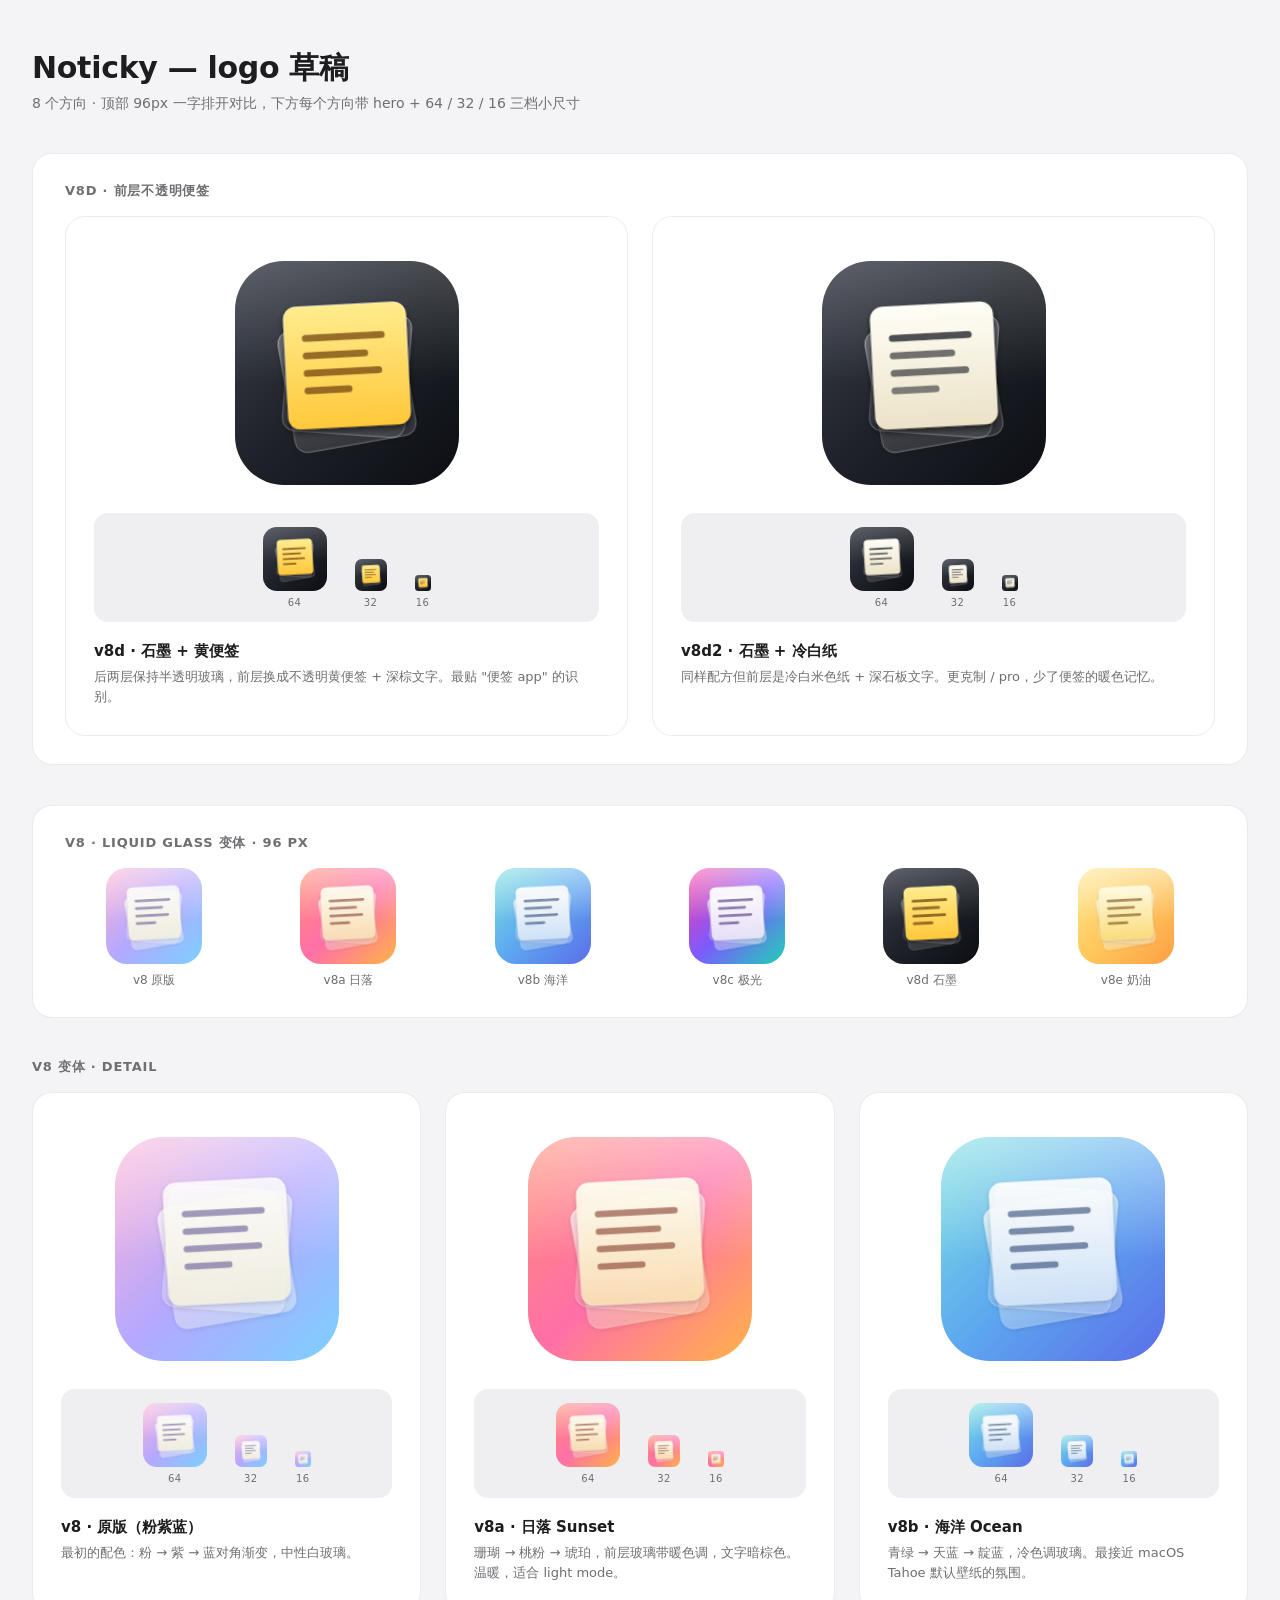
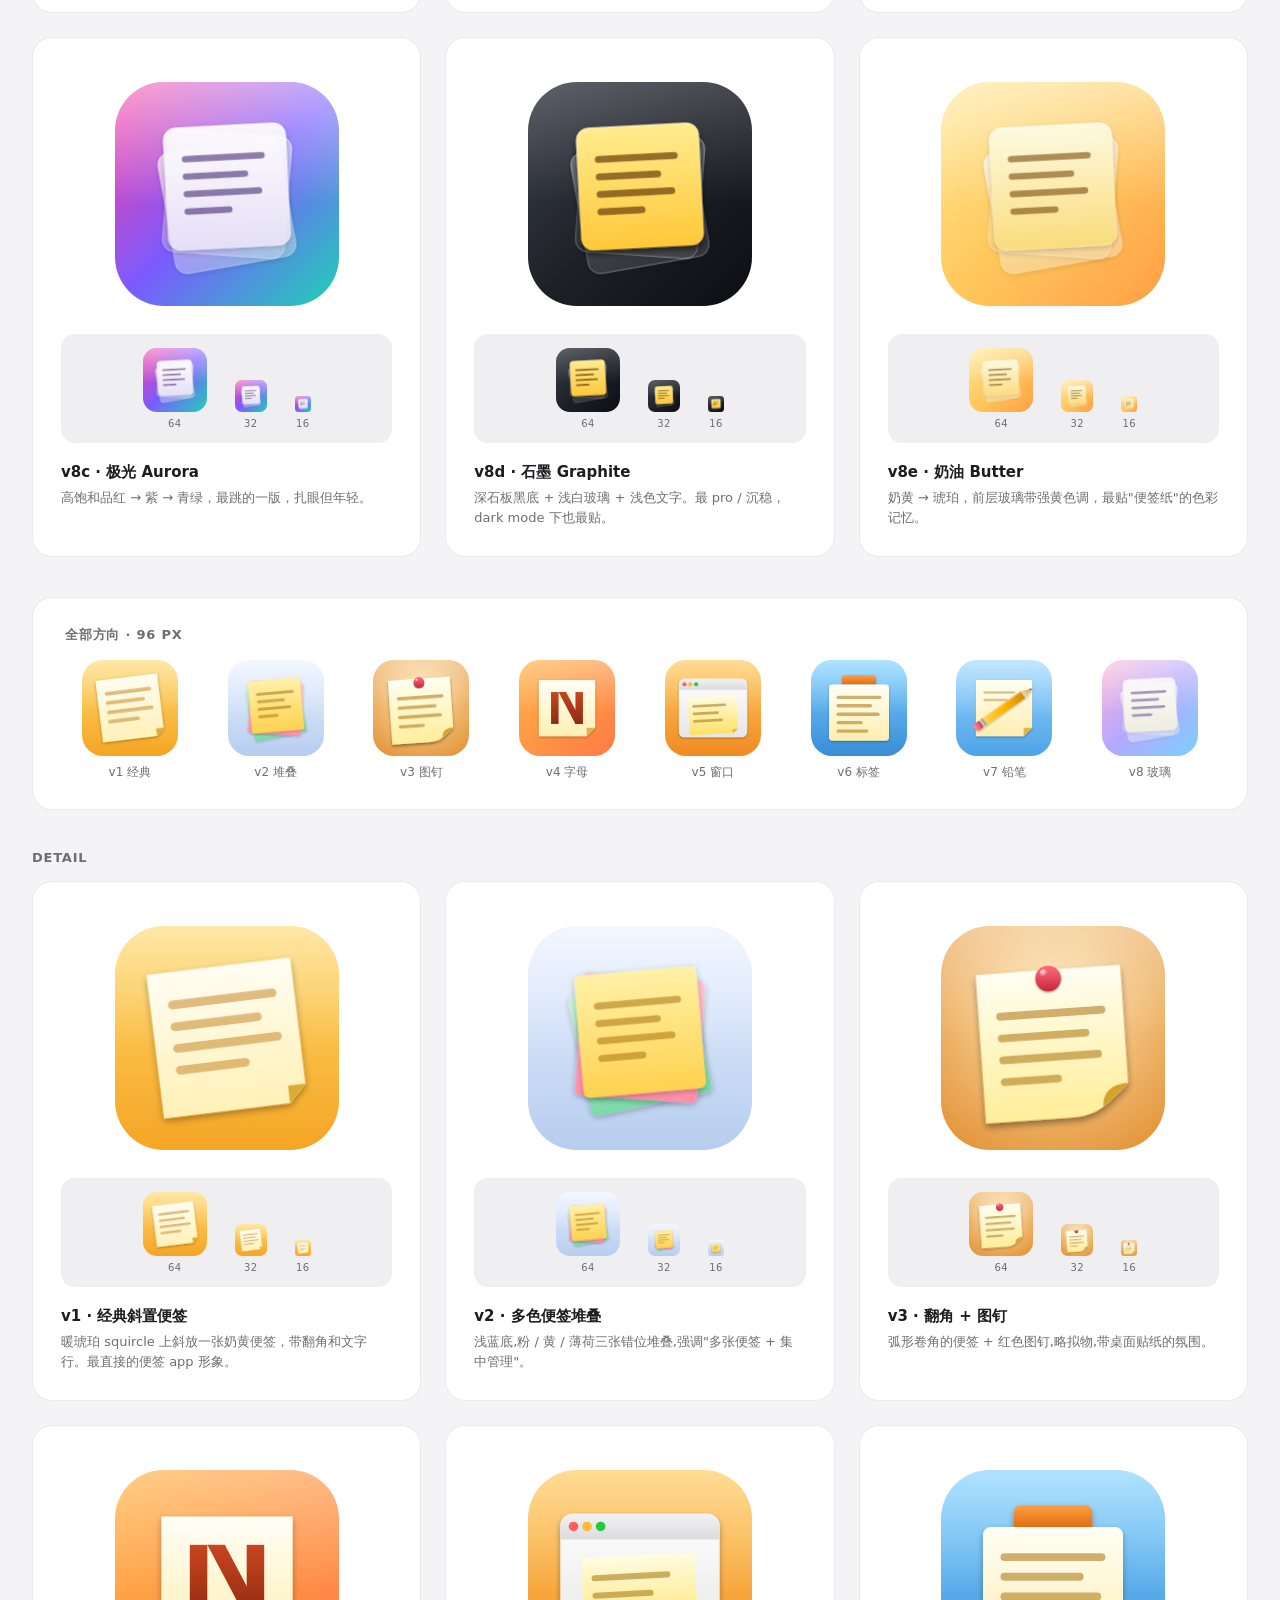
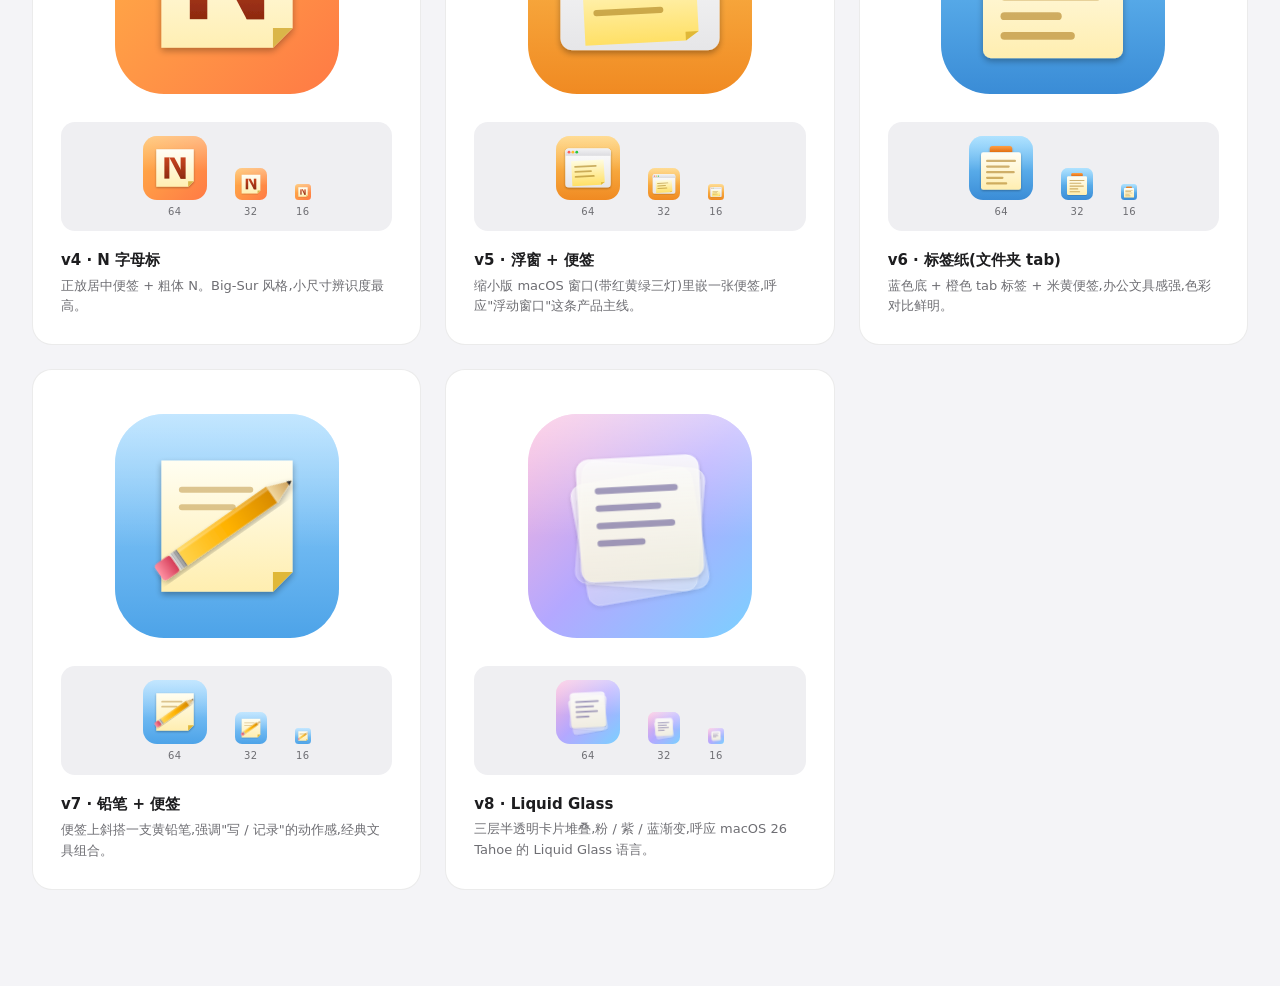
==== design/logos/preview.html @ 823e0aaf "design: archive logo iteration drafts (v1–v8 + v8 variants) 13 SVG sketches and a side-by-side previ" ====
<!doctype html>
<html lang="zh-CN">
<head>
<meta charset="utf-8">
<title>Noticky logo — drafts</title>
<style>
  :root {
    color-scheme: light dark;
    --bg: #f4f4f7;
    --card: #ffffff;
    --text: #1d1d1f;
    --muted: #6e6e73;
    --border: rgba(0,0,0,0.08);
    --chip: #efeff2;
    --chip-dark: #1d1d1f;
  }
  @media (prefers-color-scheme: dark) {
    :root {
      --bg: #1a1a1c;
      --card: #2a2a2d;
      --text: #f5f5f7;
      --muted: #a1a1a6;
      --border: rgba(255,255,255,0.08);
      --chip: #1d1d1f;
      --chip-dark: #f5f5f7;
    }
  }
  * { box-sizing: border-box; }
  body {
    margin: 0;
    padding: 48px 32px 96px;
    font-family: -apple-system, BlinkMacSystemFont, "SF Pro Text", system-ui, sans-serif;
    background: var(--bg);
    color: var(--text);
  }
  .wrap { max-width: 1280px; margin: 0 auto; }

  h1 {
    font-size: 30px;
    font-weight: 600;
    margin: 0 0 6px;
    letter-spacing: -0.01em;
  }
  .sub {
    color: var(--muted);
    margin: 0 0 40px;
    font-size: 14px;
  }
  h2 {
    font-size: 13px;
    font-weight: 600;
    letter-spacing: 0.06em;
    text-transform: uppercase;
    color: var(--muted);
    margin: 0 0 16px;
  }

  /* ===== Lineup: all variants at a single size ===== */
  .lineup {
    background: var(--card);
    border: 1px solid var(--border);
    border-radius: 20px;
    padding: 28px 32px;
    margin-bottom: 40px;
  }
  .lineup-row {
    display: grid;
    grid-template-columns: repeat(8, 1fr);
    gap: 16px;
  }
  @media (max-width: 880px) {
    .lineup-row { grid-template-columns: repeat(4, 1fr); }
  }
  .chip {
    display: flex;
    flex-direction: column;
    align-items: center;
    gap: 8px;
  }
  .chip img { width: 96px; height: 96px; display: block; }
  .chip .name { font-size: 12px; color: var(--muted); font-weight: 500; }

  /* ===== Detail cards ===== */
  .grid {
    display: grid;
    grid-template-columns: repeat(auto-fill, minmax(360px, 1fr));
    gap: 24px;
  }
  .card {
    background: var(--card);
    border: 1px solid var(--border);
    border-radius: 20px;
    padding: 28px;
    display: flex;
    flex-direction: column;
    gap: 20px;
  }
  .hero {
    display: flex;
    justify-content: center;
    padding: 16px 0 8px;
  }
  .hero img { width: 224px; height: 224px; display: block; }

  .sizes {
    display: flex;
    justify-content: center;
    align-items: flex-end;
    gap: 28px;
    padding: 14px 16px;
    background: var(--chip);
    border-radius: 14px;
  }
  .size-block {
    display: flex;
    flex-direction: column;
    align-items: center;
    gap: 6px;
  }
  .size-block img { display: block; }
  .size-block .label-sm {
    font-size: 10px;
    color: var(--muted);
    letter-spacing: 0.04em;
  }
  .s64 { width: 64px; height: 64px; }
  .s32 { width: 32px; height: 32px; }
  .s16 { width: 16px; height: 16px; }

  .meta { display: flex; flex-direction: column; gap: 6px; }
  .meta .name {
    font-size: 15px;
    font-weight: 600;
  }
  .meta .desc {
    margin: 0;
    font-size: 13px;
    line-height: 1.55;
    color: var(--muted);
  }
</style>
</head>
<body>
<div class="wrap">

  <h1>Noticky — logo 草稿</h1>
  <p class="sub">8 个方向 · 顶部 96px 一字排开对比，下方每个方向带 hero + 64 / 32 / 16 三档小尺寸</p>

  <!-- ===== v8d 焦点：前层改为不透明便签 ===== -->
  <section class="lineup">
    <h2>v8d · 前层不透明便签</h2>
    <div class="grid" style="grid-template-columns: 1fr 1fr; gap: 24px;">
      <div class="card" style="background: transparent; border: 1px solid var(--border);">
        <div class="hero"><img src="v8d-graphite.svg"></div>
        <div class="sizes">
          <div class="size-block"><img src="v8d-graphite.svg" class="s64"><span class="label-sm">64</span></div>
          <div class="size-block"><img src="v8d-graphite.svg" class="s32"><span class="label-sm">32</span></div>
          <div class="size-block"><img src="v8d-graphite.svg" class="s16"><span class="label-sm">16</span></div>
        </div>
        <div class="meta">
          <div class="name">v8d · 石墨 + 黄便签</div>
          <p class="desc">后两层保持半透明玻璃，前层换成不透明黄便签 + 深棕文字。最贴 "便签 app" 的识别。</p>
        </div>
      </div>
      <div class="card" style="background: transparent; border: 1px solid var(--border);">
        <div class="hero"><img src="v8d2-graphite-cream.svg"></div>
        <div class="sizes">
          <div class="size-block"><img src="v8d2-graphite-cream.svg" class="s64"><span class="label-sm">64</span></div>
          <div class="size-block"><img src="v8d2-graphite-cream.svg" class="s32"><span class="label-sm">32</span></div>
          <div class="size-block"><img src="v8d2-graphite-cream.svg" class="s16"><span class="label-sm">16</span></div>
        </div>
        <div class="meta">
          <div class="name">v8d2 · 石墨 + 冷白纸</div>
          <p class="desc">同样配方但前层是冷白米色纸 + 深石板文字。更克制 / pro，少了便签的暖色记忆。</p>
        </div>
      </div>
    </div>
  </section>

  <!-- ===== v8 Liquid Glass 变体 ===== -->
  <section class="lineup">
    <h2>v8 · Liquid Glass 变体 · 96 px</h2>
    <div class="lineup-row" style="grid-template-columns: repeat(6, 1fr);">
      <div class="chip"><img src="v8-glass.svg"     alt="v8"><span class="name">v8 原版</span></div>
      <div class="chip"><img src="v8a-sunset.svg"   alt="v8a"><span class="name">v8a 日落</span></div>
      <div class="chip"><img src="v8b-ocean.svg"    alt="v8b"><span class="name">v8b 海洋</span></div>
      <div class="chip"><img src="v8c-aurora.svg"   alt="v8c"><span class="name">v8c 极光</span></div>
      <div class="chip"><img src="v8d-graphite.svg" alt="v8d"><span class="name">v8d 石墨</span></div>
      <div class="chip"><img src="v8e-butter.svg"   alt="v8e"><span class="name">v8e 奶油</span></div>
    </div>
  </section>

  <h2>v8 变体 · Detail</h2>
  <div class="grid" style="margin-bottom: 40px;">

    <div class="card">
      <div class="hero"><img src="v8-glass.svg"></div>
      <div class="sizes">
        <div class="size-block"><img src="v8-glass.svg" class="s64"><span class="label-sm">64</span></div>
        <div class="size-block"><img src="v8-glass.svg" class="s32"><span class="label-sm">32</span></div>
        <div class="size-block"><img src="v8-glass.svg" class="s16"><span class="label-sm">16</span></div>
      </div>
      <div class="meta">
        <div class="name">v8 · 原版（粉紫蓝）</div>
        <p class="desc">最初的配色：粉 → 紫 → 蓝对角渐变，中性白玻璃。</p>
      </div>
    </div>

    <div class="card">
      <div class="hero"><img src="v8a-sunset.svg"></div>
      <div class="sizes">
        <div class="size-block"><img src="v8a-sunset.svg" class="s64"><span class="label-sm">64</span></div>
        <div class="size-block"><img src="v8a-sunset.svg" class="s32"><span class="label-sm">32</span></div>
        <div class="size-block"><img src="v8a-sunset.svg" class="s16"><span class="label-sm">16</span></div>
      </div>
      <div class="meta">
        <div class="name">v8a · 日落 Sunset</div>
        <p class="desc">珊瑚 → 桃粉 → 琥珀，前层玻璃带暖色调，文字暗棕色。温暖，适合 light mode。</p>
      </div>
    </div>

    <div class="card">
      <div class="hero"><img src="v8b-ocean.svg"></div>
      <div class="sizes">
        <div class="size-block"><img src="v8b-ocean.svg" class="s64"><span class="label-sm">64</span></div>
        <div class="size-block"><img src="v8b-ocean.svg" class="s32"><span class="label-sm">32</span></div>
        <div class="size-block"><img src="v8b-ocean.svg" class="s16"><span class="label-sm">16</span></div>
      </div>
      <div class="meta">
        <div class="name">v8b · 海洋 Ocean</div>
        <p class="desc">青绿 → 天蓝 → 靛蓝，冷色调玻璃。最接近 macOS Tahoe 默认壁纸的氛围。</p>
      </div>
    </div>

    <div class="card">
      <div class="hero"><img src="v8c-aurora.svg"></div>
      <div class="sizes">
        <div class="size-block"><img src="v8c-aurora.svg" class="s64"><span class="label-sm">64</span></div>
        <div class="size-block"><img src="v8c-aurora.svg" class="s32"><span class="label-sm">32</span></div>
        <div class="size-block"><img src="v8c-aurora.svg" class="s16"><span class="label-sm">16</span></div>
      </div>
      <div class="meta">
        <div class="name">v8c · 极光 Aurora</div>
        <p class="desc">高饱和品红 → 紫 → 青绿，最跳的一版，扎眼但年轻。</p>
      </div>
    </div>

    <div class="card">
      <div class="hero"><img src="v8d-graphite.svg"></div>
      <div class="sizes">
        <div class="size-block"><img src="v8d-graphite.svg" class="s64"><span class="label-sm">64</span></div>
        <div class="size-block"><img src="v8d-graphite.svg" class="s32"><span class="label-sm">32</span></div>
        <div class="size-block"><img src="v8d-graphite.svg" class="s16"><span class="label-sm">16</span></div>
      </div>
      <div class="meta">
        <div class="name">v8d · 石墨 Graphite</div>
        <p class="desc">深石板黑底 + 浅白玻璃 + 浅色文字。最 pro / 沉稳，dark mode 下也最贴。</p>
      </div>
    </div>

    <div class="card">
      <div class="hero"><img src="v8e-butter.svg"></div>
      <div class="sizes">
        <div class="size-block"><img src="v8e-butter.svg" class="s64"><span class="label-sm">64</span></div>
        <div class="size-block"><img src="v8e-butter.svg" class="s32"><span class="label-sm">32</span></div>
        <div class="size-block"><img src="v8e-butter.svg" class="s16"><span class="label-sm">16</span></div>
      </div>
      <div class="meta">
        <div class="name">v8e · 奶油 Butter</div>
        <p class="desc">奶黄 → 琥珀，前层玻璃带强黄色调，最贴"便签纸"的色彩记忆。</p>
      </div>
    </div>

  </div>

  <section class="lineup">
    <h2>全部方向 · 96 px</h2>
    <div class="lineup-row">
      <div class="chip"><img src="v1-classic.svg"  alt="v1"><span class="name">v1 经典</span></div>
      <div class="chip"><img src="v2-stack.svg"    alt="v2"><span class="name">v2 堆叠</span></div>
      <div class="chip"><img src="v3-pinned.svg"   alt="v3"><span class="name">v3 图钉</span></div>
      <div class="chip"><img src="v4-monogram.svg" alt="v4"><span class="name">v4 字母</span></div>
      <div class="chip"><img src="v5-window.svg"   alt="v5"><span class="name">v5 窗口</span></div>
      <div class="chip"><img src="v6-tab.svg"      alt="v6"><span class="name">v6 标签</span></div>
      <div class="chip"><img src="v7-pencil.svg"   alt="v7"><span class="name">v7 铅笔</span></div>
      <div class="chip"><img src="v8-glass.svg"    alt="v8"><span class="name">v8 玻璃</span></div>
    </div>
  </section>

  <h2>Detail</h2>
  <div class="grid">

    <div class="card">
      <div class="hero"><img src="v1-classic.svg"></div>
      <div class="sizes">
        <div class="size-block"><img src="v1-classic.svg" class="s64"><span class="label-sm">64</span></div>
        <div class="size-block"><img src="v1-classic.svg" class="s32"><span class="label-sm">32</span></div>
        <div class="size-block"><img src="v1-classic.svg" class="s16"><span class="label-sm">16</span></div>
      </div>
      <div class="meta">
        <div class="name">v1 · 经典斜置便签</div>
        <p class="desc">暖琥珀 squircle 上斜放一张奶黄便签，带翻角和文字行。最直接的便签 app 形象。</p>
      </div>
    </div>

    <div class="card">
      <div class="hero"><img src="v2-stack.svg"></div>
      <div class="sizes">
        <div class="size-block"><img src="v2-stack.svg" class="s64"><span class="label-sm">64</span></div>
        <div class="size-block"><img src="v2-stack.svg" class="s32"><span class="label-sm">32</span></div>
        <div class="size-block"><img src="v2-stack.svg" class="s16"><span class="label-sm">16</span></div>
      </div>
      <div class="meta">
        <div class="name">v2 · 多色便签堆叠</div>
        <p class="desc">浅蓝底,粉 / 黄 / 薄荷三张错位堆叠,强调"多张便签 + 集中管理"。</p>
      </div>
    </div>

    <div class="card">
      <div class="hero"><img src="v3-pinned.svg"></div>
      <div class="sizes">
        <div class="size-block"><img src="v3-pinned.svg" class="s64"><span class="label-sm">64</span></div>
        <div class="size-block"><img src="v3-pinned.svg" class="s32"><span class="label-sm">32</span></div>
        <div class="size-block"><img src="v3-pinned.svg" class="s16"><span class="label-sm">16</span></div>
      </div>
      <div class="meta">
        <div class="name">v3 · 翻角 + 图钉</div>
        <p class="desc">弧形卷角的便签 + 红色图钉,略拟物,带桌面贴纸的氛围。</p>
      </div>
    </div>

    <div class="card">
      <div class="hero"><img src="v4-monogram.svg"></div>
      <div class="sizes">
        <div class="size-block"><img src="v4-monogram.svg" class="s64"><span class="label-sm">64</span></div>
        <div class="size-block"><img src="v4-monogram.svg" class="s32"><span class="label-sm">32</span></div>
        <div class="size-block"><img src="v4-monogram.svg" class="s16"><span class="label-sm">16</span></div>
      </div>
      <div class="meta">
        <div class="name">v4 · N 字母标</div>
        <p class="desc">正放居中便签 + 粗体 N。Big-Sur 风格,小尺寸辨识度最高。</p>
      </div>
    </div>

    <div class="card">
      <div class="hero"><img src="v5-window.svg"></div>
      <div class="sizes">
        <div class="size-block"><img src="v5-window.svg" class="s64"><span class="label-sm">64</span></div>
        <div class="size-block"><img src="v5-window.svg" class="s32"><span class="label-sm">32</span></div>
        <div class="size-block"><img src="v5-window.svg" class="s16"><span class="label-sm">16</span></div>
      </div>
      <div class="meta">
        <div class="name">v5 · 浮窗 + 便签</div>
        <p class="desc">缩小版 macOS 窗口(带红黄绿三灯)里嵌一张便签,呼应"浮动窗口"这条产品主线。</p>
      </div>
    </div>

    <div class="card">
      <div class="hero"><img src="v6-tab.svg"></div>
      <div class="sizes">
        <div class="size-block"><img src="v6-tab.svg" class="s64"><span class="label-sm">64</span></div>
        <div class="size-block"><img src="v6-tab.svg" class="s32"><span class="label-sm">32</span></div>
        <div class="size-block"><img src="v6-tab.svg" class="s16"><span class="label-sm">16</span></div>
      </div>
      <div class="meta">
        <div class="name">v6 · 标签纸(文件夹 tab)</div>
        <p class="desc">蓝色底 + 橙色 tab 标签 + 米黄便签,办公文具感强,色彩对比鲜明。</p>
      </div>
    </div>

    <div class="card">
      <div class="hero"><img src="v7-pencil.svg"></div>
      <div class="sizes">
        <div class="size-block"><img src="v7-pencil.svg" class="s64"><span class="label-sm">64</span></div>
        <div class="size-block"><img src="v7-pencil.svg" class="s32"><span class="label-sm">32</span></div>
        <div class="size-block"><img src="v7-pencil.svg" class="s16"><span class="label-sm">16</span></div>
      </div>
      <div class="meta">
        <div class="name">v7 · 铅笔 + 便签</div>
        <p class="desc">便签上斜搭一支黄铅笔,强调"写 / 记录"的动作感,经典文具组合。</p>
      </div>
    </div>

    <div class="card">
      <div class="hero"><img src="v8-glass.svg"></div>
      <div class="sizes">
        <div class="size-block"><img src="v8-glass.svg" class="s64"><span class="label-sm">64</span></div>
        <div class="size-block"><img src="v8-glass.svg" class="s32"><span class="label-sm">32</span></div>
        <div class="size-block"><img src="v8-glass.svg" class="s16"><span class="label-sm">16</span></div>
      </div>
      <div class="meta">
        <div class="name">v8 · Liquid Glass</div>
        <p class="desc">三层半透明卡片堆叠,粉 / 紫 / 蓝渐变,呼应 macOS 26 Tahoe 的 Liquid Glass 语言。</p>
      </div>
    </div>

  </div>
</div>
</body>
</html>
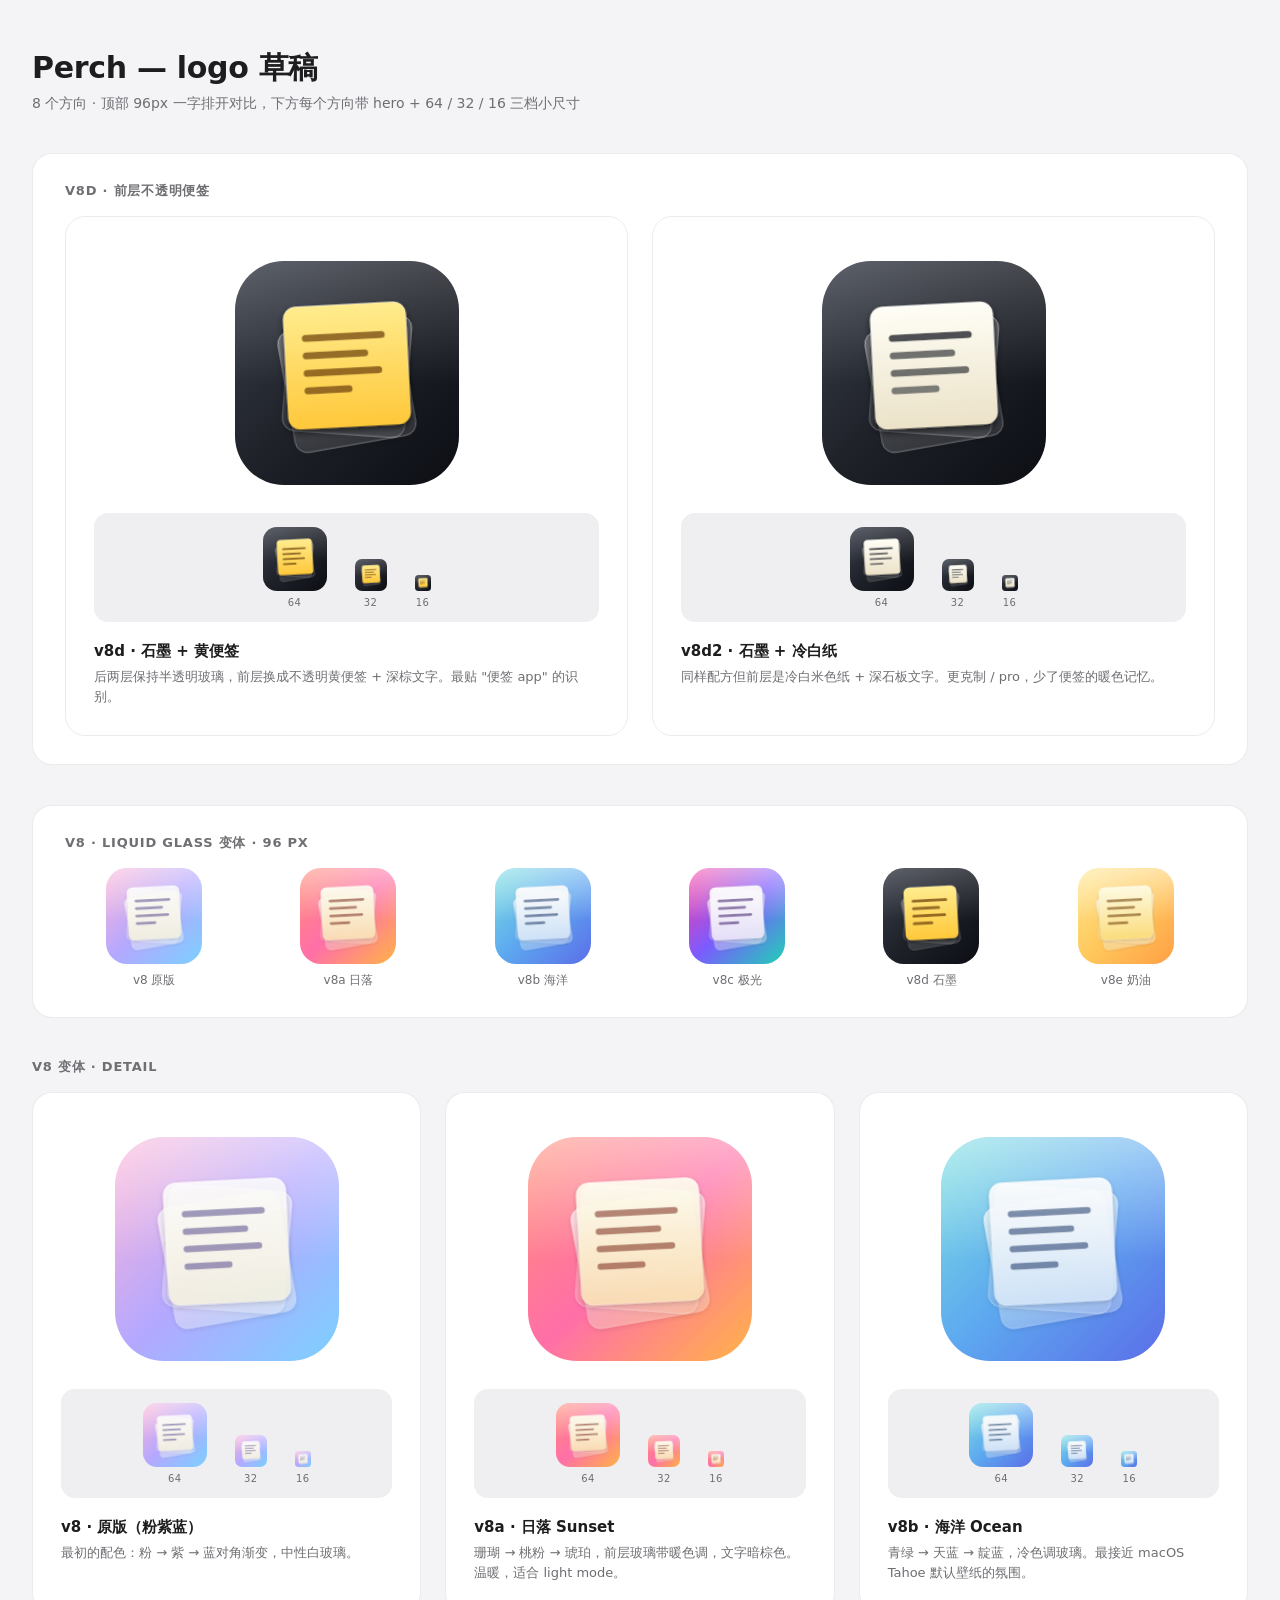
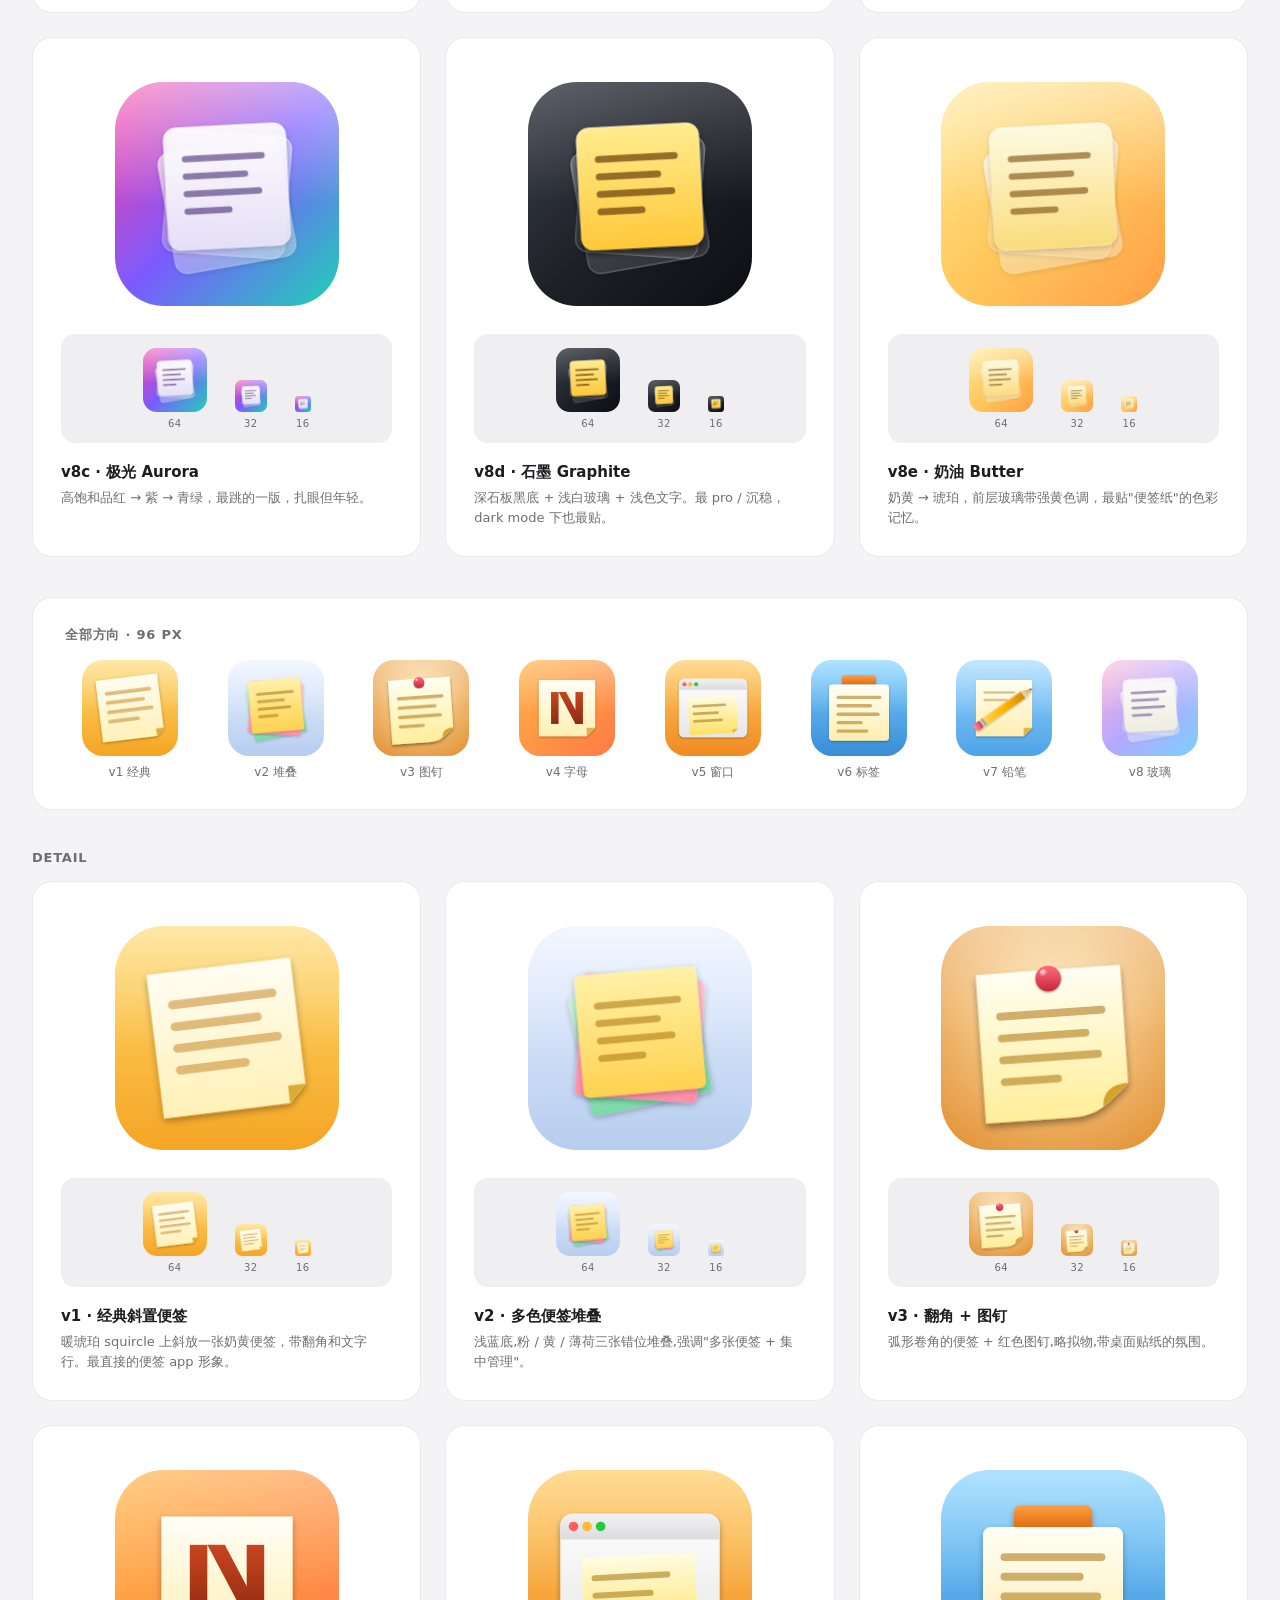
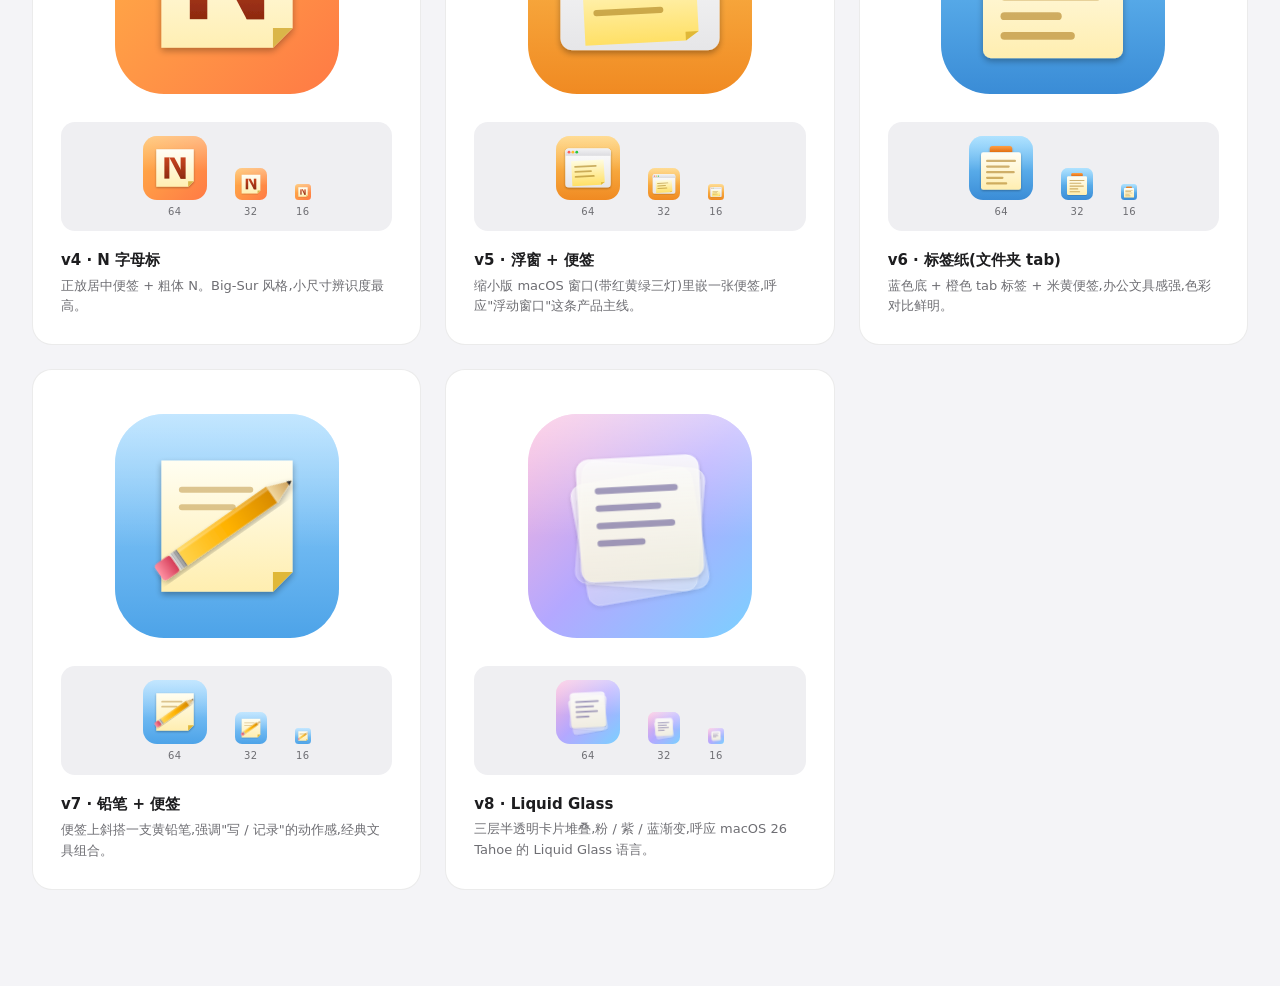
==== commit d2ae0dde: "docs: rebrand Noticky -> Perch across docs and site README, CLAUDE.md, DEV(.zh), docs/, TODO, site/," ====
--- a/design/logos/preview.html
+++ b/design/logos/preview.html
@@ -2,7 +2,7 @@
 <html lang="zh-CN">
 <head>
 <meta charset="utf-8">
-<title>Noticky logo — drafts</title>
+<title>Perch logo — drafts</title>
 <style>
   :root {
     color-scheme: light dark;
@@ -143,7 +143,7 @@
 <body>
 <div class="wrap">
 
-  <h1>Noticky — logo 草稿</h1>
+  <h1>Perch — logo 草稿</h1>
   <p class="sub">8 个方向 · 顶部 96px 一字排开对比，下方每个方向带 hero + 64 / 32 / 16 三档小尺寸</p>
 
   <!-- ===== v8d 焦点：前层改为不透明便签 ===== -->
